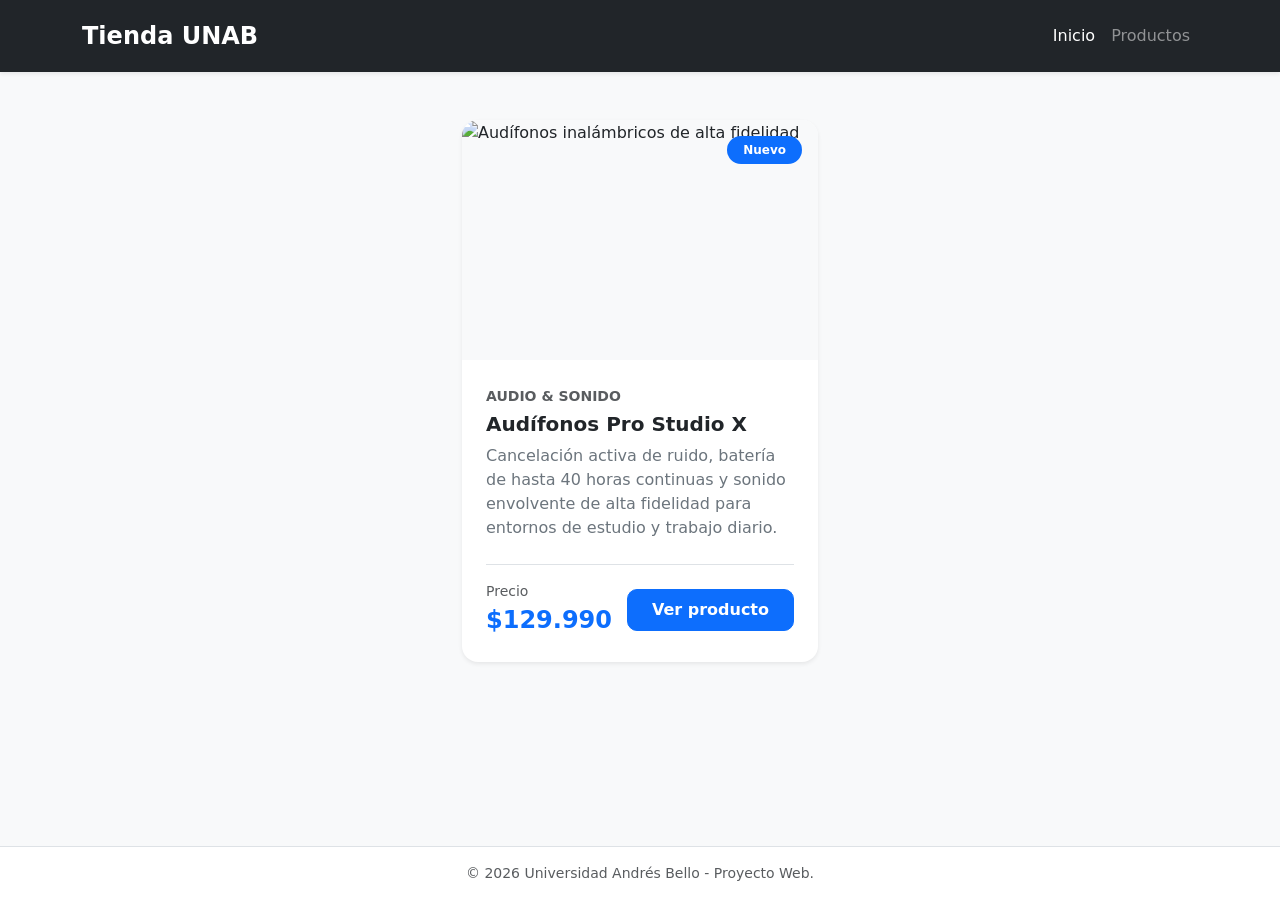
==== html/index.html @ 3e85e781 "feat: estructura de producto con html y css separados" ====
<!DOCTYPE html>
<html lang="es">
<head>
    <meta charset="UTF-8">
    <meta name="viewport" content="width=device-width, initial-scale=1.0">
    <meta name="description" content="Página de venta de producto con diseño moderno y responsivo.">
    <title>Catálogo de Productos - UNAB</title>
    <!-- Bootstrap 5 CSS -->
    <link href="https://cdn.jsdelivr.net/npm/bootstrap@5.3.3/dist/css/bootstrap.min.css" rel="stylesheet">
    <!-- Estilos personalizados (ruta relativa a la carpeta css) -->
    <link rel="stylesheet" href="../css/styles.css">
</head>
<body class="bg-light d-flex flex-column min-vh-100">

    <!-- Encabezado Semántico -->
    <header class="bg-dark text-white py-3 shadow-sm">
        <div class="container d-flex justify-content-between align-items-center">
            <h1 class="h4 mb-0 fw-bold">Tienda UNAB</h1>
            <nav>
                <ul class="nav">
                    <li class="nav-item"><a href="#" class="nav-link text-white px-2">Inicio</a></li>
                    <li class="nav-item"><a href="#" class="nav-link text-white-50 px-2">Productos</a></li>
                </ul>
            </nav>
        </div>
    </header>

    <!-- Contenido Principal -->
    <main class="container my-5 flex-grow-1">
        <section class="row justify-content-center">
            
            <!-- Columna responsiva con Grid de Bootstrap -->
            <div class="col-12 col-sm-10 col-md-8 col-lg-4">
                
                <!-- Card de Producto -->
                <article class="card h-100 border-0 shadow-sm product-card">
                    <!-- Contenedor de Imagen -->
                    <div class="product-img-wrapper">
                        <img src="https://images.unsplash.com/photo-1505740420928-5e560c06d30e?w=800&auto=format&fit=crop&q=60" 
                             class="card-img-top product-img" 
                             alt="Audífonos inalámbricos de alta fidelidad">
                        <span class="badge bg-primary position-absolute top-0 end-0 m-3 px-3 py-2 rounded-pill">Nuevo</span>
                    </div>

                    <!-- Cuerpo de la Card -->
                    <div class="card-body d-flex flex-column p-4">
                        <header>
                            <span class="text-uppercase text-muted fw-semibold small">Audio & Sonido</span>
                            <h2 class="card-title h5 fw-bold text-dark mt-1">Audífonos Pro Studio X</h2>
                        </header>

                        <p class="card-text text-secondary mb-4 flex-grow-1">
                            Cancelación activa de ruido, batería de hasta 40 horas continuas y sonido envolvente de alta fidelidad para entornos de estudio y trabajo diario.
                        </p>

                        <!-- Bloque de Precio y Botón -->
                        <div class="pt-3 border-top d-flex justify-content-between align-items-center">
                            <div>
                                <span class="d-block text-muted small">Precio</span>
                                <span class="fs-4 fw-bold text-primary">$129.990</span>
                            </div>
                            <a href="#" class="btn btn-primary px-4 py-2 fw-semibold btn-view-product" role="button">
                                Ver producto
                            </a>
                        </div>
                    </div>
                </article>

            </div>

        </section>
    </main>

    <!-- Pie de Página Semántico -->
    <footer class="bg-white border-top py-3 text-center text-muted small">
        <div class="container">
            <p class="mb-0">&copy; 2026 Universidad Andrés Bello - Proyecto Web.</p>
        </div>
    </footer>

    <!-- Bootstrap 5 JS Bundle -->
    <script src="https://cdn.jsdelivr.net/npm/bootstrap@5.3.3/dist/js/bootstrap.bundle.min.js"></script>
</body>
</html>
---- css/styles.css ----
/* Variables y ajustes generales de UI/UX */
:root {
    --transition-speed: 0.25s;
}

body {
    font-family: system-ui, -apple-system, "Segoe UI", Roboto, "Helvetica Neue", sans-serif;
}

/* Card y microinteracciones */
.product-card {
    border-radius: 16px;
    overflow: hidden;
    transition: transform var(--transition-speed) ease, box-shadow var(--transition-speed) ease;
}

.product-card:hover {
    transform: translateY(-4px);
    box-shadow: 0 12px 24px rgba(0, 0, 0, 0.1) !important;
}

/* Manejo de imagen responsiva */
.product-img-wrapper {
    position: relative;
    overflow: hidden;
    background-color: #f8f9fa;
    height: 240px;
}

.product-img {
    width: 100%;
    height: 100%;
    object-fit: cover;
    transition: transform var(--transition-speed) ease;
}

.product-card:hover .product-img {
    transform: scale(1.04);
}

/* Botón y estados de interacción */
.btn-view-product {
    border-radius: 10px;
    transition: background-color var(--transition-speed) ease, transform var(--transition-speed) ease;
}

.btn-view-product:hover {
    transform: translateY(-1px);
}

.btn-view-product:active {
    transform: translateY(0);
}
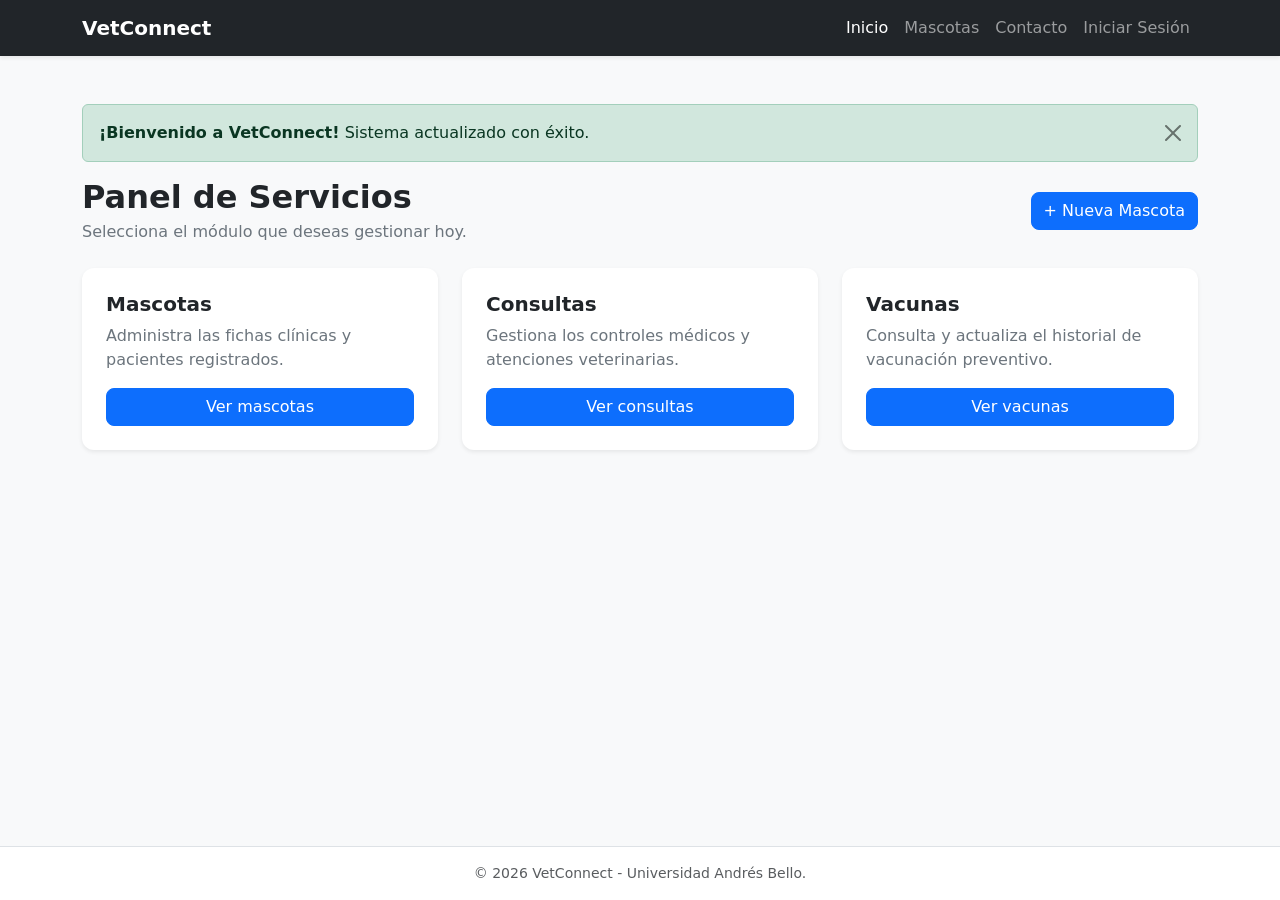
==== commit a7967dc8: "Implementa Bootstrap y diseño responsive" ====
--- a/html/index.html
+++ b/html/index.html
@@ -3,82 +3,128 @@
 <head>
     <meta charset="UTF-8">
     <meta name="viewport" content="width=device-width, initial-scale=1.0">
-    <meta name="description" content="Página de venta de producto con diseño moderno y responsivo.">
-    <title>Catálogo de Productos - UNAB</title>
-    <!-- Bootstrap 5 CSS -->
-    <link href="https://cdn.jsdelivr.net/npm/bootstrap@5.3.3/dist/css/bootstrap.min.css" rel="stylesheet">
-    <!-- Estilos personalizados (ruta relativa a la carpeta css) -->
+    <meta name="description" content="Plataforma de gestión veterinaria VetConnect">
+    <title>VetConnect - Inicio</title>
+    <!-- Bootstrap 5.3.8 CSS -->
+    <link href="https://cdn.jsdelivr.net/npm/bootstrap@5.3.8/dist/css/bootstrap.min.css" rel="stylesheet">
+    <!-- Estilos locales -->
     <link rel="stylesheet" href="../css/styles.css">
 </head>
 <body class="bg-light d-flex flex-column min-vh-100">
 
-    <!-- Encabezado Semántico -->
-    <header class="bg-dark text-white py-3 shadow-sm">
-        <div class="container d-flex justify-content-between align-items-center">
-            <h1 class="h4 mb-0 fw-bold">Tienda UNAB</h1>
-            <nav>
-                <ul class="nav">
-                    <li class="nav-item"><a href="#" class="nav-link text-white px-2">Inicio</a></li>
-                    <li class="nav-item"><a href="#" class="nav-link text-white-50 px-2">Productos</a></li>
+    <!-- Navbar Responsive -->
+    <nav class="navbar navbar-expand-lg bg-dark navbar-dark shadow-sm">
+        <div class="container">
+            <a class="navbar-brand fw-bold" href="index.html">VetConnect</a>
+            <button class="navbar-toggler" type="button" data-bs-toggle="collapse" data-bs-target="#menuPrincipal">
+                <span class="navbar-toggler-icon"></span>
+            </button>
+            <div class="collapse navbar-collapse" id="menuPrincipal">
+                <ul class="navbar-nav ms-auto">
+                    <li class="nav-item"><a class="nav-link active" href="index.html">Inicio</a></li>
+                    <li class="nav-item"><a class="nav-link" href="mascotas.html">Mascotas</a></li>
+                    <li class="nav-item"><a class="nav-link" href="contacto.html">Contacto</a></li>
+                    <li class="nav-item"><a class="nav-link" href="login.html">Iniciar Sesión</a></li>
                 </ul>
-            </nav>
+            </div>
         </div>
-    </header>
+    </nav>
 
     <!-- Contenido Principal -->
     <main class="container my-5 flex-grow-1">
-        <section class="row justify-content-center">
-            
-            <!-- Columna responsiva con Grid de Bootstrap -->
-            <div class="col-12 col-sm-10 col-md-8 col-lg-4">
-                
-                <!-- Card de Producto -->
-                <article class="card h-100 border-0 shadow-sm product-card">
-                    <!-- Contenedor de Imagen -->
-                    <div class="product-img-wrapper">
-                        <img src="https://images.unsplash.com/photo-1505740420928-5e560c06d30e?w=800&auto=format&fit=crop&q=60" 
-                             class="card-img-top product-img" 
-                             alt="Audífonos inalámbricos de alta fidelidad">
-                        <span class="badge bg-primary position-absolute top-0 end-0 m-3 px-3 py-2 rounded-pill">Nuevo</span>
-                    </div>
+        
+        <!-- Alerts Contextuales -->
+        <div class="alert alert-success alert-dismissible fade show" role="alert">
+            <strong>¡Bienvenido a VetConnect!</strong> Sistema actualizado con éxito.
+            <button type="button" class="btn-close" data-bs-dismiss="alert" aria-label="Close"></button>
+        </div>
 
-                    <!-- Cuerpo de la Card -->
+        <!-- Encabezado de Sección y Botón Modal -->
+        <div class="d-flex flex-column flex-md-row justify-content-between align-items-md-center mb-4 gap-3">
+            <div>
+                <h1 class="h2 fw-bold text-dark mb-1">Panel de Servicios</h1>
+                <p class="text-secondary mb-0">Selecciona el módulo que deseas gestionar hoy.</p>
+            </div>
+            <button class="btn btn-primary" data-bs-toggle="modal" data-bs-target="#modalMascota">
+                + Nueva Mascota
+            </button>
+        </div>
+
+        <!-- Grid Responsive con Cards (3 Columnas en Desktop, 2 en Tablet, 1 en Móvil) -->
+        <section class="row g-4">
+            <div class="col-12 col-md-6 col-lg-4">
+                <article class="card h-100 border-0 shadow-sm">
                     <div class="card-body d-flex flex-column p-4">
-                        <header>
-                            <span class="text-uppercase text-muted fw-semibold small">Audio & Sonido</span>
-                            <h2 class="card-title h5 fw-bold text-dark mt-1">Audífonos Pro Studio X</h2>
-                        </header>
-
-                        <p class="card-text text-secondary mb-4 flex-grow-1">
-                            Cancelación activa de ruido, batería de hasta 40 horas continuas y sonido envolvente de alta fidelidad para entornos de estudio y trabajo diario.
-                        </p>
-
-                        <!-- Bloque de Precio y Botón -->
-                        <div class="pt-3 border-top d-flex justify-content-between align-items-center">
-                            <div>
-                                <span class="d-block text-muted small">Precio</span>
-                                <span class="fs-4 fw-bold text-primary">$129.990</span>
-                            </div>
-                            <a href="#" class="btn btn-primary px-4 py-2 fw-semibold btn-view-product" role="button">
-                                Ver producto
-                            </a>
-                        </div>
+                        <h2 class="card-title h5 fw-bold text-dark">Mascotas</h2>
+                        <p class="card-text text-secondary flex-grow-1">Administra las fichas clínicas y pacientes registrados.</p>
+                        <a href="mascotas.html" class="btn btn-primary w-100">Ver mascotas</a>
                     </div>
                 </article>
-
             </div>
 
+            <div class="col-12 col-md-6 col-lg-4">
+                <article class="card h-100 border-0 shadow-sm">
+                    <div class="card-body d-flex flex-column p-4">
+                        <h2 class="card-title h5 fw-bold text-dark">Consultas</h2>
+                        <p class="card-text text-secondary flex-grow-1">Gestiona los controles médicos y atenciones veterinarias.</p>
+                        <a href="#" class="btn btn-primary w-100">Ver consultas</a>
+                    </div>
+                </article>
+            </div>
+
+            <div class="col-12 col-md-6 col-lg-4">
+                <article class="card h-100 border-0 shadow-sm">
+                    <div class="card-body d-flex flex-column p-4">
+                        <h2 class="card-title h5 fw-bold text-dark">Vacunas</h2>
+                        <p class="card-text text-secondary flex-grow-1">Consulta y actualiza el historial de vacunación preventivo.</p>
+                        <a href="#" class="btn btn-primary w-100">Ver vacunas</a>
+                    </div>
+                </article>
+            </div>
         </section>
     </main>
 
-    <!-- Pie de Página Semántico -->
+    <!-- Modal: Registro de Mascota -->
+    <div class="modal fade" id="modalMascota" tabindex="-1" aria-labelledby="modalMascotaLabel" aria-hidden="true">
+        <div class="modal-dialog modal-dialog-centered">
+            <div class="modal-content border-0 shadow">
+                <div class="modal-header">
+                    <h2 class="modal-title h5 fw-bold" id="modalMascotaLabel">Registrar Nueva Mascota</h2>
+                    <button type="button" class="btn-close" data-bs-dismiss="modal" aria-label="Close"></button>
+                </div>
+                <div class="modal-body">
+                    <form>
+                        <div class="mb-3">
+                            <label for="nombreMascota" class="form-label">Nombre</label>
+                            <input type="text" class="form-control" id="nombreMascota" required>
+                        </div>
+                        <div class="mb-3">
+                            <label for="especieMascota" class="form-label">Especie</label>
+                            <select class="form-select" id="especieMascota">
+                                <option value="Perro">Perro</option>
+                                <option value="Gato">Gato</option>
+                                <option value="Otro">Otro</option>
+                            </select>
+                        </div>
+                        <div class="mb-3">
+                            <label for="edadMascota" class="form-label">Edad (años)</label>
+                            <input type="number" class="form-control" id="edadMascota" min="0">
+                        </div>
+                        <button type="submit" class="btn btn-primary w-100">Guardar Mascota</button>
+                    </form>
+                </div>
+            </div>
+        </div>
+    </div>
+
+    <!-- Footer Semántico -->
     <footer class="bg-white border-top py-3 text-center text-muted small">
         <div class="container">
-            <p class="mb-0">&copy; 2026 Universidad Andrés Bello - Proyecto Web.</p>
+            <p class="mb-0">&copy; 2026 VetConnect - Universidad Andrés Bello.</p>
         </div>
     </footer>
 
-    <!-- Bootstrap 5 JS Bundle -->
-    <script src="https://cdn.jsdelivr.net/npm/bootstrap@5.3.3/dist/js/bootstrap.bundle.min.js"></script>
+    <!-- Bootstrap 5.3.8 JS Bundle -->
+    <script src="https://cdn.jsdelivr.net/npm/bootstrap@5.3.8/dist/js/bootstrap.bundle.min.js"></script>
 </body>
 </html>
--- a/css/styles.css
+++ b/css/styles.css
@@ -1,53 +1,45 @@
-/* Variables y ajustes generales de UI/UX */
+/* Variables y bases */
 :root {
     --transition-speed: 0.25s;
+    --primary-color: #0d6efd;
 }
 
 body {
     font-family: system-ui, -apple-system, "Segoe UI", Roboto, "Helvetica Neue", sans-serif;
+    color: #2b2f33;
 }
 
-/* Card y microinteracciones */
-.product-card {
-    border-radius: 16px;
-    overflow: hidden;
+/* Efectos visuales en Cards (UI/UX) */
+.card {
+    border-radius: 12px;
     transition: transform var(--transition-speed) ease, box-shadow var(--transition-speed) ease;
 }
 
-.product-card:hover {
+.card:hover {
     transform: translateY(-4px);
-    box-shadow: 0 12px 24px rgba(0, 0, 0, 0.1) !important;
+    box-shadow: 0 10px 20px rgba(0, 0, 0, 0.08) !important;
 }
 
-/* Manejo de imagen responsiva */
-.product-img-wrapper {
-    position: relative;
-    overflow: hidden;
-    background-color: #f8f9fa;
-    height: 240px;
+/* Manejo de imágenes en Cards */
+.card-img-top {
+    height: 200px;
+    object-fit: cover;
+    border-top-left-radius: 12px;
+    border-top-right-radius: 12px;
 }
 
-.product-img {
-    width: 100%;
-    height: 100%;
-    object-fit: cover;
-    transition: transform var(--transition-speed) ease;
+/* Badges y botones */
+.badge {
+    font-weight: 600;
 }
 
-.product-card:hover .product-img {
-    transform: scale(1.04);
+.btn {
+    border-radius: 8px;
+    font-weight: 500;
 }
 
-/* Botón y estados de interacción */
-.btn-view-product {
+/* Contenedor de tabla adaptable */
+.table-responsive {
     border-radius: 10px;
-    transition: background-color var(--transition-speed) ease, transform var(--transition-speed) ease;
-}
-
-.btn-view-product:hover {
-    transform: translateY(-1px);
-}
-
-.btn-view-product:active {
-    transform: translateY(0);
+    overflow: hidden;
 }
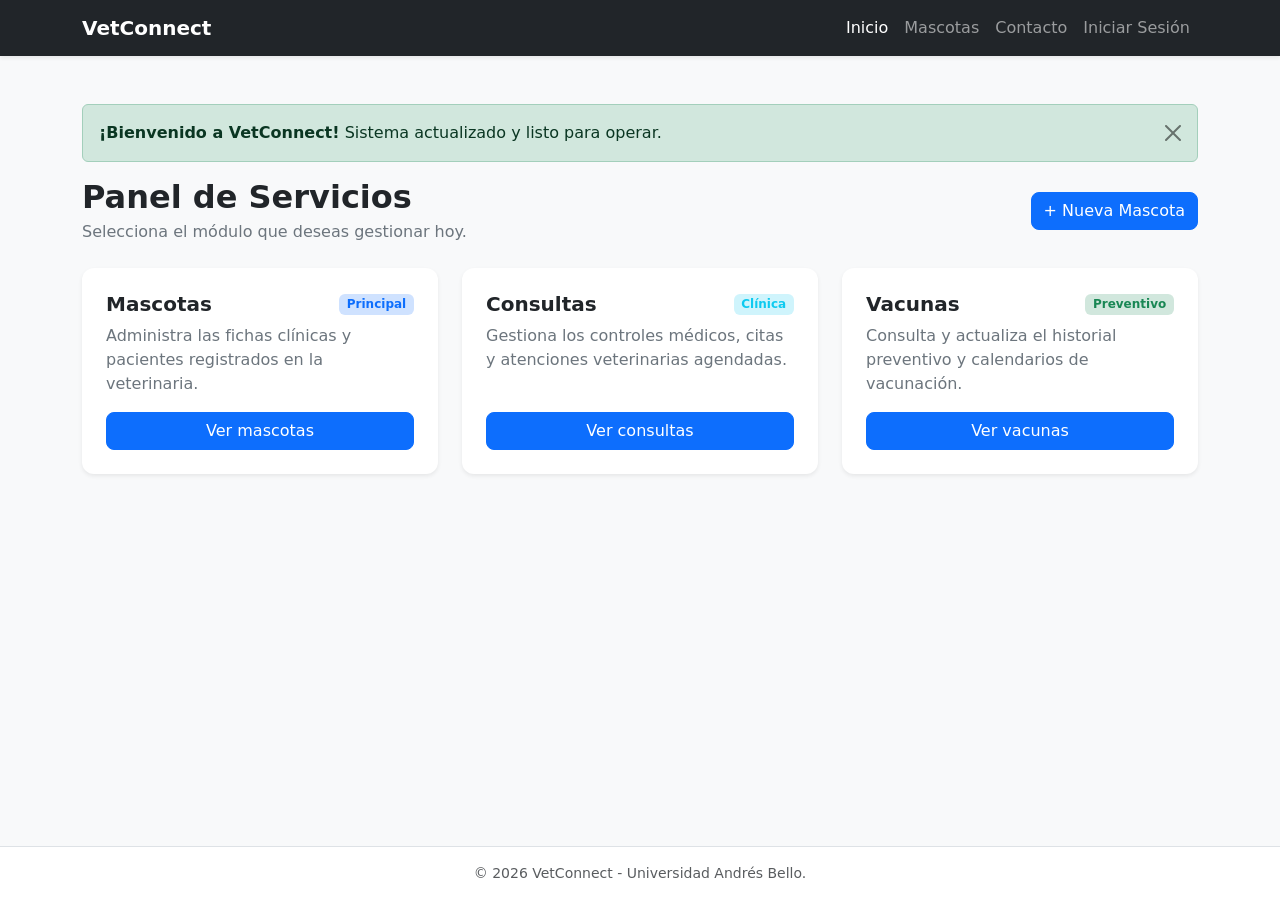
==== commit 7d2b44be: "actualización" ====
--- a/html/index.html
+++ b/html/index.html
@@ -5,9 +5,7 @@
     <meta name="viewport" content="width=device-width, initial-scale=1.0">
     <meta name="description" content="Plataforma de gestión veterinaria VetConnect">
     <title>VetConnect - Inicio</title>
-    <!-- Bootstrap 5.3.8 CSS -->
     <link href="https://cdn.jsdelivr.net/npm/bootstrap@5.3.8/dist/css/bootstrap.min.css" rel="stylesheet">
-    <!-- Estilos locales -->
     <link rel="stylesheet" href="../css/styles.css">
 </head>
 <body class="bg-light d-flex flex-column min-vh-100">
@@ -16,7 +14,7 @@
     <nav class="navbar navbar-expand-lg bg-dark navbar-dark shadow-sm">
         <div class="container">
             <a class="navbar-brand fw-bold" href="index.html">VetConnect</a>
-            <button class="navbar-toggler" type="button" data-bs-toggle="collapse" data-bs-target="#menuPrincipal">
+            <button class="navbar-toggler" type="button" data-bs-toggle="collapse" data-bs-target="#menuPrincipal" aria-controls="menuPrincipal" aria-expanded="false" aria-label="Toggle navigation">
                 <span class="navbar-toggler-icon"></span>
             </button>
             <div class="collapse navbar-collapse" id="menuPrincipal">
@@ -34,8 +32,13 @@
     <main class="container my-5 flex-grow-1">
         
         <!-- Alerts Contextuales -->
+        <div id="alertaExito" class="alert alert-success alert-dismissible fade show d-none" role="alert">
+            <strong>¡Operación exitosa!</strong> Mascota registrada correctamente en el sistema.
+            <button type="button" class="btn-close" data-bs-dismiss="alert" aria-label="Close"></button>
+        </div>
+
         <div class="alert alert-success alert-dismissible fade show" role="alert">
-            <strong>¡Bienvenido a VetConnect!</strong> Sistema actualizado con éxito.
+            <strong>¡Bienvenido a VetConnect!</strong> Sistema actualizado y listo para operar.
             <button type="button" class="btn-close" data-bs-dismiss="alert" aria-label="Close"></button>
         </div>
 
@@ -50,13 +53,16 @@
             </button>
         </div>
 
-        <!-- Grid Responsive con Cards (3 Columnas en Desktop, 2 en Tablet, 1 en Móvil) -->
+        <!-- Grid Responsive con Cards -->
         <section class="row g-4">
             <div class="col-12 col-md-6 col-lg-4">
                 <article class="card h-100 border-0 shadow-sm">
                     <div class="card-body d-flex flex-column p-4">
-                        <h2 class="card-title h5 fw-bold text-dark">Mascotas</h2>
-                        <p class="card-text text-secondary flex-grow-1">Administra las fichas clínicas y pacientes registrados.</p>
+                        <div class="d-flex justify-content-between align-items-center mb-2">
+                            <h2 class="card-title h5 fw-bold text-dark mb-0">Mascotas</h2>
+                            <span class="badge bg-primary-subtle text-primary">Principal</span>
+                        </div>
+                        <p class="card-text text-secondary flex-grow-1">Administra las fichas clínicas y pacientes registrados en la veterinaria.</p>
                         <a href="mascotas.html" class="btn btn-primary w-100">Ver mascotas</a>
                     </div>
                 </article>
@@ -65,8 +71,11 @@
             <div class="col-12 col-md-6 col-lg-4">
                 <article class="card h-100 border-0 shadow-sm">
                     <div class="card-body d-flex flex-column p-4">
-                        <h2 class="card-title h5 fw-bold text-dark">Consultas</h2>
-                        <p class="card-text text-secondary flex-grow-1">Gestiona los controles médicos y atenciones veterinarias.</p>
+                        <div class="d-flex justify-content-between align-items-center mb-2">
+                            <h2 class="card-title h5 fw-bold text-dark mb-0">Consultas</h2>
+                            <span class="badge bg-info-subtle text-info">Clínica</span>
+                        </div>
+                        <p class="card-text text-secondary flex-grow-1">Gestiona los controles médicos, citas y atenciones veterinarias agendadas.</p>
                         <a href="#" class="btn btn-primary w-100">Ver consultas</a>
                     </div>
                 </article>
@@ -75,8 +84,11 @@
             <div class="col-12 col-md-6 col-lg-4">
                 <article class="card h-100 border-0 shadow-sm">
                     <div class="card-body d-flex flex-column p-4">
-                        <h2 class="card-title h5 fw-bold text-dark">Vacunas</h2>
-                        <p class="card-text text-secondary flex-grow-1">Consulta y actualiza el historial de vacunación preventivo.</p>
+                        <div class="d-flex justify-content-between align-items-center mb-2">
+                            <h2 class="card-title h5 fw-bold text-dark mb-0">Vacunas</h2>
+                            <span class="badge bg-success-subtle text-success">Preventivo</span>
+                        </div>
+                        <p class="card-text text-secondary flex-grow-1">Consulta y actualiza el historial preventivo y calendarios de vacunación.</p>
                         <a href="#" class="btn btn-primary w-100">Ver vacunas</a>
                     </div>
                 </article>
@@ -93,22 +105,24 @@
                     <button type="button" class="btn-close" data-bs-dismiss="modal" aria-label="Close"></button>
                 </div>
                 <div class="modal-body">
-                    <form>
+                    <form id="formNuevaMascota" class="needs-validation" novalidate>
                         <div class="mb-3">
-                            <label for="nombreMascota" class="form-label">Nombre</label>
+                            <label for="nombreMascota" class="form-label">Nombre de la mascota</label>
                             <input type="text" class="form-control" id="nombreMascota" required>
+                            <div class="invalid-feedback">Por favor ingresa un nombre válido.</div>
                         </div>
                         <div class="mb-3">
                             <label for="especieMascota" class="form-label">Especie</label>
-                            <select class="form-select" id="especieMascota">
+                            <select class="form-select" id="especieMascota" required>
                                 <option value="Perro">Perro</option>
                                 <option value="Gato">Gato</option>
                                 <option value="Otro">Otro</option>
                             </select>
                         </div>
                         <div class="mb-3">
-                            <label for="edadMascota" class="form-label">Edad (años)</label>
-                            <input type="number" class="form-control" id="edadMascota" min="0">
+                            <label for="edadMascota" class="form-label">Edad (en años)</label>
+                            <input type="number" class="form-control" id="edadMascota" min="0" max="40" required>
+                            <div class="invalid-feedback">Por favor ingresa una edad válida.</div>
                         </div>
                         <button type="submit" class="btn btn-primary w-100">Guardar Mascota</button>
                     </form>
@@ -124,7 +138,7 @@
         </div>
     </footer>
 
-    <!-- Bootstrap 5.3.8 JS Bundle -->
     <script src="https://cdn.jsdelivr.net/npm/bootstrap@5.3.8/dist/js/bootstrap.bundle.min.js"></script>
+    <script src="../js/main.js"></script>
 </body>
 </html>
--- a/css/styles.css
+++ b/css/styles.css
@@ -1,4 +1,3 @@
-/* Variables y bases */
 :root {
     --transition-speed: 0.25s;
     --primary-color: #0d6efd;
@@ -20,14 +19,6 @@
     box-shadow: 0 10px 20px rgba(0, 0, 0, 0.08) !important;
 }
 
-/* Manejo de imágenes en Cards */
-.card-img-top {
-    height: 200px;
-    object-fit: cover;
-    border-top-left-radius: 12px;
-    border-top-right-radius: 12px;
-}
-
 /* Badges y botones */
 .badge {
     font-weight: 600;
@@ -36,9 +27,14 @@
 .btn {
     border-radius: 8px;
     font-weight: 500;
+    transition: background-color var(--transition-speed) ease, transform var(--transition-speed) ease;
 }
 
-/* Contenedor de tabla adaptable */
+.btn:active {
+    transform: scale(0.98);
+}
+
+/* Tabla adaptable */
 .table-responsive {
     border-radius: 10px;
     overflow: hidden;
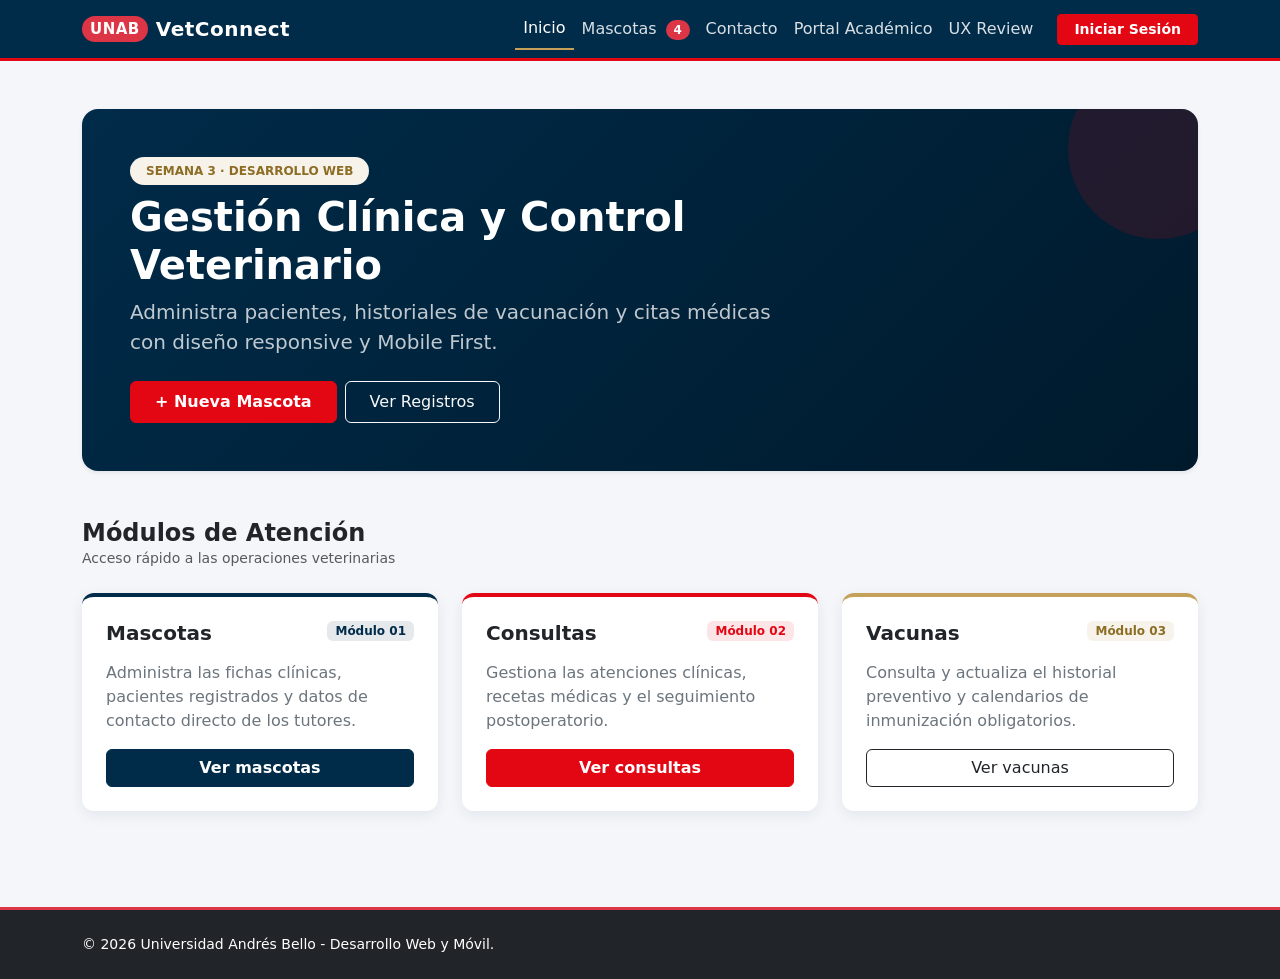
==== commit 43b553dc: "actualizacion 2" ====
--- a/html/index.html
+++ b/html/index.html
@@ -3,141 +3,178 @@
 <head>
     <meta charset="UTF-8">
     <meta name="viewport" content="width=device-width, initial-scale=1.0">
-    <meta name="description" content="Plataforma de gestión veterinaria VetConnect">
-    <title>VetConnect - Inicio</title>
+    <meta name="description" content="VetConnect UNAB - Sistema integral veterinario">
+    <title>VetConnect - Portal Veterinario UNAB</title>
+    
+    <!-- Favicon Embebido SVG (Estilo UNAB) -->
+    <link rel="icon" type="image/svg+xml" href="data:image/svg+xml,<svg xmlns='http://www.w3.org/2000/svg' viewBox='0 0 100 100'><circle cx='50' cy='50' r='48' fill='%23002b49'/><path d='M30 40 Q50 20 70 40 Q50 60 30 40 Z' fill='%23e30613'/><circle cx='50' cy='50' r='12' fill='%23c5a059'/></svg>">
+
+    <!-- Bootstrap 5.3.8 CSS -->
     <link href="https://cdn.jsdelivr.net/npm/bootstrap@5.3.8/dist/css/bootstrap.min.css" rel="stylesheet">
     <link rel="stylesheet" href="../css/styles.css">
 </head>
-<body class="bg-light d-flex flex-column min-vh-100">
+<body class="d-flex flex-column min-vh-100">
 
-    <!-- Navbar Responsive -->
-    <nav class="navbar navbar-expand-lg bg-dark navbar-dark shadow-sm">
+    <!-- Navbar Responsive con Identidad UNAB -->
+    <nav class="navbar navbar-expand-lg navbar-dark navbar-unab sticky-top">
         <div class="container">
-            <a class="navbar-brand fw-bold" href="index.html">VetConnect</a>
-            <button class="navbar-toggler" type="button" data-bs-toggle="collapse" data-bs-target="#menuPrincipal" aria-controls="menuPrincipal" aria-expanded="false" aria-label="Toggle navigation">
+            <a class="navbar-brand d-flex align-items-center gap-2" href="index.html">
+                <span class="badge bg-danger rounded-pill px-2">UNAB</span>
+                <span>VetConnect</span>
+            </a>
+            <button class="navbar-toggler border-0" type="button" data-bs-toggle="collapse" data-bs-target="#menuPrincipal" aria-controls="menuPrincipal" aria-expanded="false" aria-label="Toggle navigation">
                 <span class="navbar-toggler-icon"></span>
             </button>
             <div class="collapse navbar-collapse" id="menuPrincipal">
-                <ul class="navbar-nav ms-auto">
+                <ul class="navbar-nav ms-auto mb-2 mb-lg-0 align-items-lg-center">
                     <li class="nav-item"><a class="nav-link active" href="index.html">Inicio</a></li>
-                    <li class="nav-item"><a class="nav-link" href="mascotas.html">Mascotas</a></li>
+                    <li class="nav-item"><a class="nav-link" href="mascotas.html">Mascotas <span id="contadorMascotas" class="badge bg-danger rounded-pill ms-1">4</span></a></li>
                     <li class="nav-item"><a class="nav-link" href="contacto.html">Contacto</a></li>
-                    <li class="nav-item"><a class="nav-link" href="login.html">Iniciar Sesión</a></li>
+                    <li class="nav-item"><a class="nav-link" href="desafio-pantalla.html">Portal Académico</a></li>
+                    <li class="nav-item"><a class="nav-link" href="interfaz-mejorada.html">UX Review</a></li>
+                    <li class="nav-item ms-lg-3 mt-2 mt-lg-0">
+                        <a class="btn btn-sm btn-unab-primary px-3 w-100" href="login.html">Iniciar Sesión</a>
+                    </li>
                 </ul>
             </div>
         </div>
     </nav>
 
     <!-- Contenido Principal -->
-    <main class="container my-5 flex-grow-1">
+    <main class="container my-4 my-md-5 flex-grow-1">
         
         <!-- Alerts Contextuales -->
-        <div id="alertaExito" class="alert alert-success alert-dismissible fade show d-none" role="alert">
-            <strong>¡Operación exitosa!</strong> Mascota registrada correctamente en el sistema.
+        <div id="alertaExito" class="alert alert-success alert-dismissible fade show d-none shadow-sm" role="alert">
+            <strong>¡Excelente!</strong> La mascota ha sido registrada exitosamente en el sistema.
             <button type="button" class="btn-close" data-bs-dismiss="alert" aria-label="Close"></button>
         </div>
 
-        <div class="alert alert-success alert-dismissible fade show" role="alert">
-            <strong>¡Bienvenido a VetConnect!</strong> Sistema actualizado y listo para operar.
-            <button type="button" class="btn-close" data-bs-dismiss="alert" aria-label="Close"></button>
-        </div>
+        <!-- Banner Hero Institucional -->
+        <section class="hero-banner p-4 p-md-5 mb-5 shadow-sm">
+            <div class="row align-items-center position-relative" style="z-index: 1;">
+                <div class="col-12 col-lg-8">
+                    <span class="badge badge-unab-gold px-3 py-2 rounded-pill mb-2 fw-bold text-uppercase">Semana 3 · Desarrollo Web</span>
+                    <h1 class="display-6 fw-bold mb-2">Gestión Clínica y Control Veterinario</h1>
+                    <p class="lead opacity-75 mb-4">Administra pacientes, historiales de vacunación y citas médicas con diseño responsive y Mobile First.</p>
+                    <div class="d-flex flex-wrap gap-2">
+                        <button class="btn btn-unab-primary px-4 py-2" data-bs-toggle="modal" data-bs-target="#modalMascota">
+                            + Nueva Mascota
+                        </button>
+                        <a href="mascotas.html" class="btn btn-outline-light px-4 py-2">Ver Registros</a>
+                    </div>
+                </div>
+            </div>
+        </section>
 
-        <!-- Encabezado de Sección y Botón Modal -->
-        <div class="d-flex flex-column flex-md-row justify-content-between align-items-md-center mb-4 gap-3">
-            <div>
-                <h1 class="h2 fw-bold text-dark mb-1">Panel de Servicios</h1>
-                <p class="text-secondary mb-0">Selecciona el módulo que deseas gestionar hoy.</p>
-            </div>
-            <button class="btn btn-primary" data-bs-toggle="modal" data-bs-target="#modalMascota">
-                + Nueva Mascota
-            </button>
-        </div>
-
-        <!-- Grid Responsive con Cards -->
-        <section class="row g-4">
-            <div class="col-12 col-md-6 col-lg-4">
-                <article class="card h-100 border-0 shadow-sm">
-                    <div class="card-body d-flex flex-column p-4">
-                        <div class="d-flex justify-content-between align-items-center mb-2">
-                            <h2 class="card-title h5 fw-bold text-dark mb-0">Mascotas</h2>
-                            <span class="badge bg-primary-subtle text-primary">Principal</span>
-                        </div>
-                        <p class="card-text text-secondary flex-grow-1">Administra las fichas clínicas y pacientes registrados en la veterinaria.</p>
-                        <a href="mascotas.html" class="btn btn-primary w-100">Ver mascotas</a>
-                    </div>
-                </article>
+        <!-- Grid Responsive con 3 Cards de Servicios -->
+        <section class="mb-5">
+            <div class="d-flex justify-content-between align-items-center mb-4">
+                <div>
+                    <h2 class="h4 fw-bold text-dark mb-0">Módulos de Atención</h2>
+                    <p class="text-muted small mb-0">Acceso rápido a las operaciones veterinarias</p>
+                </div>
             </div>
 
-            <div class="col-12 col-md-6 col-lg-4">
-                <article class="card h-100 border-0 shadow-sm">
-                    <div class="card-body d-flex flex-column p-4">
-                        <div class="d-flex justify-content-between align-items-center mb-2">
-                            <h2 class="card-title h5 fw-bold text-dark mb-0">Consultas</h2>
-                            <span class="badge bg-info-subtle text-info">Clínica</span>
+            <div class="row g-4">
+                <!-- Card 1: Mascotas -->
+                <div class="col-12 col-md-6 col-lg-4">
+                    <article class="card card-unab card-accent-navy h-100">
+                        <div class="card-body d-flex flex-column p-4">
+                            <div class="d-flex justify-content-between align-items-start mb-3">
+                                <h3 class="h5 fw-bold text-dark mb-0">Mascotas</h3>
+                                <span class="badge badge-unab-navy px-2 py-1 rounded">Módulo 01</span>
+                            </div>
+                            <p class="text-secondary flex-grow-1">Administra las fichas clínicas, pacientes registrados y datos de contacto directo de los tutores.</p>
+                            <a href="mascotas.html" class="btn btn-unab-navy w-100">Ver mascotas</a>
                         </div>
-                        <p class="card-text text-secondary flex-grow-1">Gestiona los controles médicos, citas y atenciones veterinarias agendadas.</p>
-                        <a href="#" class="btn btn-primary w-100">Ver consultas</a>
-                    </div>
-                </article>
-            </div>
+                    </article>
+                </div>
 
-            <div class="col-12 col-md-6 col-lg-4">
-                <article class="card h-100 border-0 shadow-sm">
-                    <div class="card-body d-flex flex-column p-4">
-                        <div class="d-flex justify-content-between align-items-center mb-2">
-                            <h2 class="card-title h5 fw-bold text-dark mb-0">Vacunas</h2>
-                            <span class="badge bg-success-subtle text-success">Preventivo</span>
+                <!-- Card 2: Consultas -->
+                <div class="col-12 col-md-6 col-lg-4">
+                    <article class="card card-unab card-accent-red h-100">
+                        <div class="card-body d-flex flex-column p-4">
+                            <div class="d-flex justify-content-between align-items-start mb-3">
+                                <h3 class="h5 fw-bold text-dark mb-0">Consultas</h3>
+                                <span class="badge badge-unab-red px-2 py-1 rounded">Módulo 02</span>
+                            </div>
+                            <p class="text-secondary flex-grow-1">Gestiona las atenciones clínicas, recetas médicas y el seguimiento postoperatorio.</p>
+                            <a href="#" class="btn btn-unab-primary w-100">Ver consultas</a>
                         </div>
-                        <p class="card-text text-secondary flex-grow-1">Consulta y actualiza el historial preventivo y calendarios de vacunación.</p>
-                        <a href="#" class="btn btn-primary w-100">Ver vacunas</a>
-                    </div>
-                </article>
+                    </article>
+                </div>
+
+                <!-- Card 3: Vacunas -->
+                <div class="col-12 col-md-6 col-lg-4">
+                    <article class="card card-unab card-accent-gold h-100">
+                        <div class="card-body d-flex flex-column p-4">
+                            <div class="d-flex justify-content-between align-items-start mb-3">
+                                <h3 class="h5 fw-bold text-dark mb-0">Vacunas</h3>
+                                <span class="badge badge-unab-gold px-2 py-1 rounded">Módulo 03</span>
+                            </div>
+                            <p class="text-secondary flex-grow-1">Consulta y actualiza el historial preventivo y calendarios de inmunización obligatorios.</p>
+                            <a href="#" class="btn btn-outline-dark w-100">Ver vacunas</a>
+                        </div>
+                    </article>
+                </div>
             </div>
         </section>
+
     </main>
 
-    <!-- Modal: Registro de Mascota -->
+    <!-- Modal Funcional: Registrar Mascota -->
     <div class="modal fade" id="modalMascota" tabindex="-1" aria-labelledby="modalMascotaLabel" aria-hidden="true">
         <div class="modal-dialog modal-dialog-centered">
-            <div class="modal-content border-0 shadow">
-                <div class="modal-header">
-                    <h2 class="modal-title h5 fw-bold" id="modalMascotaLabel">Registrar Nueva Mascota</h2>
-                    <button type="button" class="btn-close" data-bs-dismiss="modal" aria-label="Close"></button>
+            <div class="modal-content border-0 shadow-lg">
+                <div class="modal-header navbar-unab text-white">
+                    <h5 class="modal-title fw-bold" id="modalMascotaLabel">Registrar Nueva Mascota</h5>
+                    <button type="button" class="btn-close btn-close-white" data-bs-dismiss="modal" aria-label="Close"></button>
                 </div>
-                <div class="modal-body">
+                <div class="modal-body p-4">
                     <form id="formNuevaMascota" class="needs-validation" novalidate>
                         <div class="mb-3">
-                            <label for="nombreMascota" class="form-label">Nombre de la mascota</label>
-                            <input type="text" class="form-control" id="nombreMascota" required>
-                            <div class="invalid-feedback">Por favor ingresa un nombre válido.</div>
+                            <label for="nombreMascota" class="form-label fw-semibold">Nombre de la Mascota</label>
+                            <input type="text" class="form-control" id="nombreMascota" placeholder="Ej. Pelusa" required>
+                            <div class="invalid-feedback">Por favor introduce un nombre.</div>
                         </div>
-                        <div class="mb-3">
-                            <label for="especieMascota" class="form-label">Especie</label>
-                            <select class="form-select" id="especieMascota" required>
-                                <option value="Perro">Perro</option>
-                                <option value="Gato">Gato</option>
-                                <option value="Otro">Otro</option>
+                        <div class="row g-2 mb-3">
+                            <div class="col-6">
+                                <label for="especieMascota" class="form-label fw-semibold">Especie</label>
+                                <select class="form-select" id="especieMascota" required>
+                                    <option value="Perro">Perro</option>
+                                    <option value="Gato">Gato</option>
+                                    <option value="Otro">Otro</option>
+                                </select>
+                            </div>
+                            <div class="col-6">
+                                <label for="edadMascota" class="form-label fw-semibold">Edad (Años)</label>
+                                <input type="number" class="form-control" id="edadMascota" min="0" max="35" placeholder="Ej. 3" required>
+                                <div class="invalid-feedback">Ingresa una edad.</div>
+                            </div>
+                        </div>
+                        <div class="mb-4">
+                            <label for="estadoMascota" class="form-label fw-semibold">Estado Clínico</label>
+                            <select class="form-select" id="estadoMascota">
+                                <option value="Activo">Activo / Saludable</option>
+                                <option value="En tratamiento">En tratamiento</option>
                             </select>
                         </div>
-                        <div class="mb-3">
-                            <label for="edadMascota" class="form-label">Edad (en años)</label>
-                            <input type="number" class="form-control" id="edadMascota" min="0" max="40" required>
-                            <div class="invalid-feedback">Por favor ingresa una edad válida.</div>
-                        </div>
-                        <button type="submit" class="btn btn-primary w-100">Guardar Mascota</button>
+                        <button type="submit" class="btn btn-unab-primary w-100 py-2">Guardar Mascota</button>
                     </form>
                 </div>
             </div>
         </div>
     </div>
 
-    <!-- Footer Semántico -->
-    <footer class="bg-white border-top py-3 text-center text-muted small">
-        <div class="container">
-            <p class="mb-0">&copy; 2026 VetConnect - Universidad Andrés Bello.</p>
+    <!-- Footer Institucional -->
+    <footer class="bg-dark text-white py-4 mt-auto border-top border-danger border-3">
+        <div class="container text-center text-md-between d-flex flex-column flex-md-row justify-content-between align-items-center gap-2">
+            <span class="small">&copy; 2026 Universidad Andrés Bello - Desarrollo Web y Móvil.</span>
+            <span class="small text-muted">VetConnect · Proyecto Semestral Framework Frontend.</span>
         </div>
     </footer>
 
+    <!-- Scripts Bootstrap y Lógica JS -->
     <script src="https://cdn.jsdelivr.net/npm/bootstrap@5.3.8/dist/js/bootstrap.bundle.min.js"></script>
     <script src="../js/main.js"></script>
 </body>
--- a/css/styles.css
+++ b/css/styles.css
@@ -1,41 +1,145 @@
+/* Paleta Institucional UNAB y Variables */
 :root {
-    --transition-speed: 0.25s;
-    --primary-color: #0d6efd;
+    --unab-navy: #002b49;
+    --unab-navy-dark: #001a2c;
+    --unab-red: #e30613;
+    --unab-red-hover: #b8050f;
+    --unab-gold: #c5a059;
+    --unab-gold-light: #f7f3eb;
+    --bg-surface: #f4f6f9;
+    --card-shadow: 0 4px 14px rgba(0, 43, 73, 0.08);
+    --card-shadow-hover: 0 12px 28px rgba(0, 43, 73, 0.15);
+    --transition: all 0.25s ease-in-out;
 }
 
 body {
     font-family: system-ui, -apple-system, "Segoe UI", Roboto, "Helvetica Neue", sans-serif;
-    color: #2b2f33;
+    color: #2b3035;
+    background-color: var(--bg-surface);
 }
 
-/* Efectos visuales en Cards (UI/UX) */
-.card {
-    border-radius: 12px;
-    transition: transform var(--transition-speed) ease, box-shadow var(--transition-speed) ease;
+/* Navbar Personalizado UNAB */
+.navbar-unab {
+    background-color: var(--unab-navy) !important;
+    border-bottom: 3px solid var(--unab-red);
 }
 
-.card:hover {
-    transform: translateY(-4px);
-    box-shadow: 0 10px 20px rgba(0, 0, 0, 0.08) !important;
+.navbar-unab .navbar-brand {
+    font-weight: 800;
+    letter-spacing: 0.5px;
 }
 
-/* Badges y botones */
-.badge {
-    font-weight: 600;
+.navbar-unab .nav-link {
+    color: rgba(255, 255, 255, 0.85);
+    font-weight: 500;
+    transition: var(--transition);
 }
 
-.btn {
-    border-radius: 8px;
-    font-weight: 500;
-    transition: background-color var(--transition-speed) ease, transform var(--transition-speed) ease;
+.navbar-unab .nav-link:hover,
+.navbar-unab .nav-link.active {
+    color: #ffffff;
+    border-bottom: 2px solid var(--unab-gold);
 }
 
-.btn:active {
-    transform: scale(0.98);
+/* Botones con estilo institucional */
+.btn-unab-primary {
+    background-color: var(--unab-red);
+    border-color: var(--unab-red);
+    color: #ffffff;
+    font-weight: 600;
+    transition: var(--transition);
 }
 
-/* Tabla adaptable */
-.table-responsive {
-    border-radius: 10px;
+.btn-unab-primary:hover {
+    background-color: var(--unab-red-hover);
+    border-color: var(--unab-red-hover);
+    color: #ffffff;
+    transform: translateY(-2px);
+    box-shadow: 0 4px 12px rgba(227, 6, 19, 0.25);
+}
+
+.btn-unab-navy {
+    background-color: var(--unab-navy);
+    border-color: var(--unab-navy);
+    color: #ffffff;
+    font-weight: 600;
+    transition: var(--transition);
+}
+
+.btn-unab-navy:hover {
+    background-color: var(--unab-navy-dark);
+    border-color: var(--unab-navy-dark);
+    color: #ffffff;
+    transform: translateY(-2px);
+}
+
+/* Cards & Microinteracciones UI/UX */
+.card-unab {
+    border: none;
+    border-radius: 12px;
+    background-color: #ffffff;
+    box-shadow: var(--card-shadow);
+    transition: var(--transition);
     overflow: hidden;
+}
+
+.card-unab:hover {
+    transform: translateY(-5px);
+    box-shadow: var(--card-shadow-hover);
+}
+
+.card-accent-red {
+    border-top: 4px solid var(--unab-red);
+}
+
+.card-accent-navy {
+    border-top: 4px solid var(--unab-navy);
+}
+
+.card-accent-gold {
+    border-top: 4px solid var(--unab-gold);
+}
+
+/* Badges estilizados */
+.badge-unab-navy {
+    background-color: rgba(0, 43, 73, 0.1);
+    color: var(--unab-navy);
+}
+
+.badge-unab-red {
+    background-color: rgba(227, 6, 19, 0.1);
+    color: var(--unab-red);
+}
+
+.badge-unab-gold {
+    background-color: var(--unab-gold-light);
+    color: #8c6d23;
+}
+
+/* Tablas con diseño limpio */
+.table-unab thead th {
+    background-color: var(--unab-navy);
+    color: #ffffff;
+    font-weight: 600;
+    border: none;
+}
+
+/* Hero Section */
+.hero-banner {
+    background: linear-gradient(135deg, var(--unab-navy) 0%, var(--unab-navy-dark) 100%);
+    color: #ffffff;
+    border-radius: 16px;
+    position: relative;
+    overflow: hidden;
+}
+
+.hero-banner::after {
+    content: "";
+    position: absolute;
+    top: -50px;
+    right: -50px;
+    width: 180px;
+    height: 180px;
+    background-color: rgba(227, 6, 19, 0.15);
+    border-radius: 50%;
 }
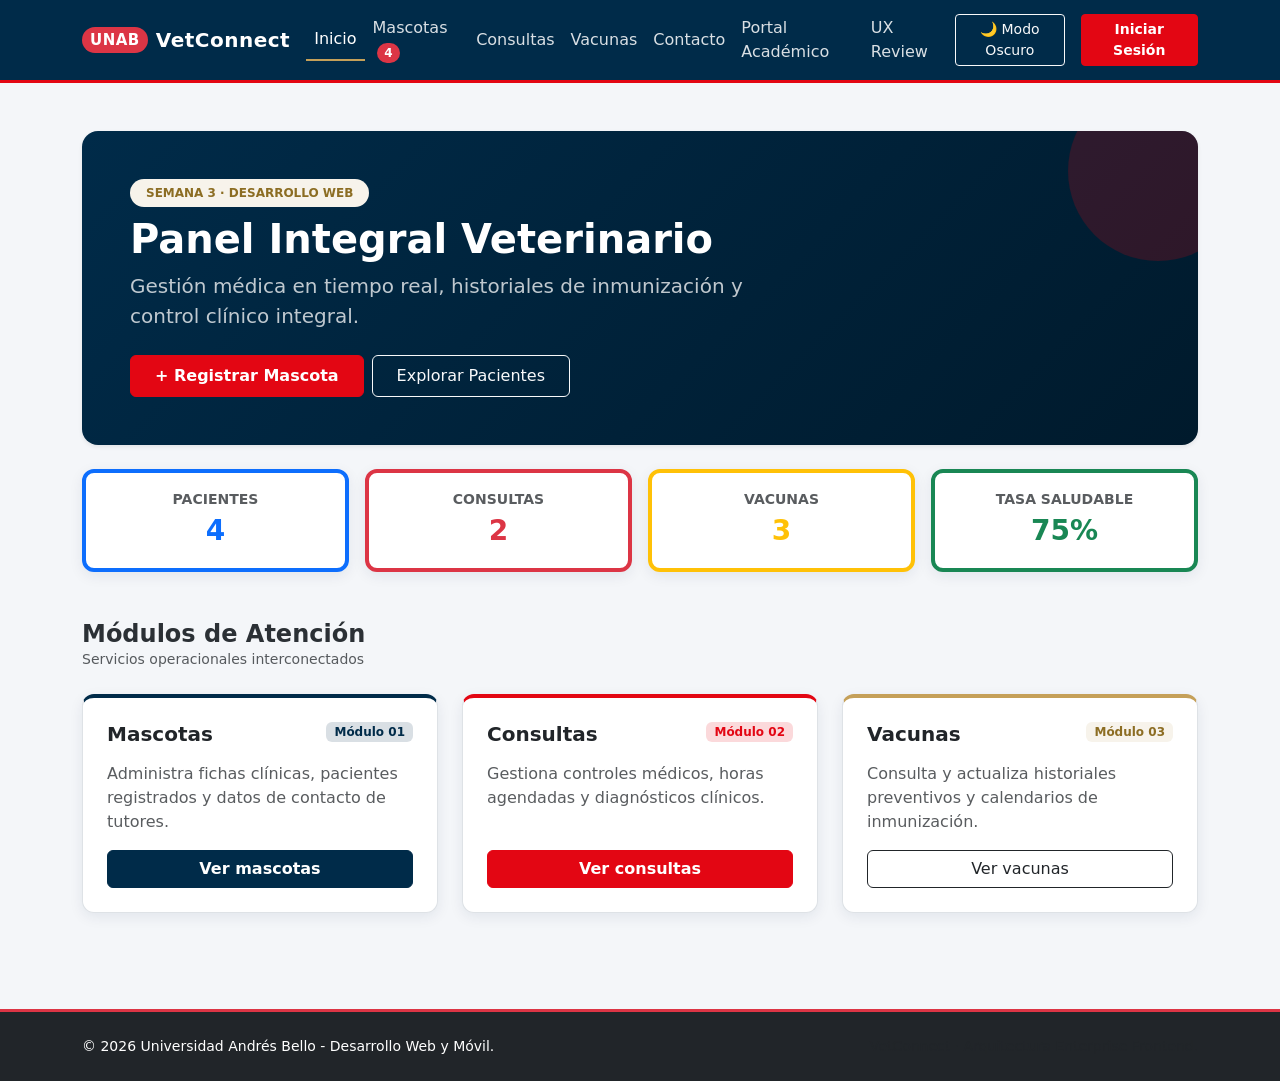
==== commit 55a7188a: "feat: interfaz completa escalada con modulos interactivos" ====
--- a/html/index.html
+++ b/html/index.html
@@ -3,10 +3,10 @@
 <head>
     <meta charset="UTF-8">
     <meta name="viewport" content="width=device-width, initial-scale=1.0">
-    <meta name="description" content="VetConnect UNAB - Sistema integral veterinario">
+    <meta name="description" content="VetConnect UNAB - Sistema Integral de Gestión Veterinaria">
     <title>VetConnect - Portal Veterinario UNAB</title>
     
-    <!-- Favicon Embebido SVG (Estilo UNAB) -->
+    <!-- Favicon Embebido SVG UNAB -->
     <link rel="icon" type="image/svg+xml" href="data:image/svg+xml,<svg xmlns='http://www.w3.org/2000/svg' viewBox='0 0 100 100'><circle cx='50' cy='50' r='48' fill='%23002b49'/><path d='M30 40 Q50 20 70 40 Q50 60 30 40 Z' fill='%23e30613'/><circle cx='50' cy='50' r='12' fill='%23c5a059'/></svg>">
 
     <!-- Bootstrap 5.3.8 CSS -->
@@ -15,24 +15,32 @@
 </head>
 <body class="d-flex flex-column min-vh-100">
 
-    <!-- Navbar Responsive con Identidad UNAB -->
+    <!-- Toast Container Flotante -->
+    <div id="toastContainer" class="toast-container position-fixed bottom-0 end-0 p-3" style="z-index: 1080;"></div>
+
+    <!-- Navbar Responsive UNAB -->
     <nav class="navbar navbar-expand-lg navbar-dark navbar-unab sticky-top">
         <div class="container">
             <a class="navbar-brand d-flex align-items-center gap-2" href="index.html">
                 <span class="badge bg-danger rounded-pill px-2">UNAB</span>
                 <span>VetConnect</span>
             </a>
-            <button class="navbar-toggler border-0" type="button" data-bs-toggle="collapse" data-bs-target="#menuPrincipal" aria-controls="menuPrincipal" aria-expanded="false" aria-label="Toggle navigation">
+            <button class="navbar-toggler border-0" type="button" data-bs-toggle="collapse" data-bs-target="#menuPrincipal">
                 <span class="navbar-toggler-icon"></span>
             </button>
             <div class="collapse navbar-collapse" id="menuPrincipal">
                 <ul class="navbar-nav ms-auto mb-2 mb-lg-0 align-items-lg-center">
                     <li class="nav-item"><a class="nav-link active" href="index.html">Inicio</a></li>
-                    <li class="nav-item"><a class="nav-link" href="mascotas.html">Mascotas <span id="contadorMascotas" class="badge bg-danger rounded-pill ms-1">4</span></a></li>
+                    <li class="nav-item"><a class="nav-link" href="mascotas.html">Mascotas <span id="contadorMascotas" class="badge bg-danger rounded-pill ms-1">0</span></a></li>
+                    <li class="nav-item"><a class="nav-link" href="consultas.html">Consultas</a></li>
+                    <li class="nav-item"><a class="nav-link" href="vacunas.html">Vacunas</a></li>
                     <li class="nav-item"><a class="nav-link" href="contacto.html">Contacto</a></li>
                     <li class="nav-item"><a class="nav-link" href="desafio-pantalla.html">Portal Académico</a></li>
                     <li class="nav-item"><a class="nav-link" href="interfaz-mejorada.html">UX Review</a></li>
-                    <li class="nav-item ms-lg-3 mt-2 mt-lg-0">
+                    <li class="nav-item mx-lg-2 my-2 my-lg-0">
+                        <button id="btnThemeToggle" class="btn btn-sm btn-outline-light w-100">🌙 Modo Oscuro</button>
+                    </li>
+                    <li class="nav-item ms-lg-2 mt-2 mt-lg-0" id="navAuthContainer">
                         <a class="btn btn-sm btn-unab-primary px-3 w-100" href="login.html">Iniciar Sesión</a>
                     </li>
                 </ul>
@@ -42,78 +50,97 @@
 
     <!-- Contenido Principal -->
     <main class="container my-4 my-md-5 flex-grow-1">
-        
-        <!-- Alerts Contextuales -->
-        <div id="alertaExito" class="alert alert-success alert-dismissible fade show d-none shadow-sm" role="alert">
-            <strong>¡Excelente!</strong> La mascota ha sido registrada exitosamente en el sistema.
-            <button type="button" class="btn-close" data-bs-dismiss="alert" aria-label="Close"></button>
-        </div>
 
         <!-- Banner Hero Institucional -->
-        <section class="hero-banner p-4 p-md-5 mb-5 shadow-sm">
+        <section class="hero-banner p-4 p-md-5 mb-4 shadow-sm">
             <div class="row align-items-center position-relative" style="z-index: 1;">
                 <div class="col-12 col-lg-8">
                     <span class="badge badge-unab-gold px-3 py-2 rounded-pill mb-2 fw-bold text-uppercase">Semana 3 · Desarrollo Web</span>
-                    <h1 class="display-6 fw-bold mb-2">Gestión Clínica y Control Veterinario</h1>
-                    <p class="lead opacity-75 mb-4">Administra pacientes, historiales de vacunación y citas médicas con diseño responsive y Mobile First.</p>
+                    <h1 class="display-6 fw-bold mb-2">Panel Integral Veterinario</h1>
+                    <p class="lead opacity-75 mb-4">Gestión médica en tiempo real, historiales de inmunización y control clínico integral.</p>
                     <div class="d-flex flex-wrap gap-2">
                         <button class="btn btn-unab-primary px-4 py-2" data-bs-toggle="modal" data-bs-target="#modalMascota">
-                            + Nueva Mascota
+                            + Registrar Mascota
                         </button>
-                        <a href="mascotas.html" class="btn btn-outline-light px-4 py-2">Ver Registros</a>
+                        <a href="mascotas.html" class="btn btn-outline-light px-4 py-2">Explorar Pacientes</a>
                     </div>
                 </div>
             </div>
         </section>
 
-        <!-- Grid Responsive con 3 Cards de Servicios -->
+        <!-- Dashboard Métricas en Vivo -->
+        <section class="row g-3 mb-5">
+            <div class="col-6 col-lg-3">
+                <div class="card card-unab p-3 text-center border-start border-primary border-4">
+                    <span class="text-muted small fw-bold">PACIENTES</span>
+                    <span id="statTotalMascotas" class="fs-3 fw-bold text-primary">0</span>
+                </div>
+            </div>
+            <div class="col-6 col-lg-3">
+                <div class="card card-unab p-3 text-center border-start border-danger border-4">
+                    <span class="text-muted small fw-bold">CONSULTAS</span>
+                    <span id="statTotalConsultas" class="fs-3 fw-bold text-danger">0</span>
+                </div>
+            </div>
+            <div class="col-6 col-lg-3">
+                <div class="card card-unab p-3 text-center border-start border-warning border-4">
+                    <span class="text-muted small fw-bold">VACUNAS</span>
+                    <span id="statTotalVacunas" class="fs-3 fw-bold text-warning">0</span>
+                </div>
+            </div>
+            <div class="col-6 col-lg-3">
+                <div class="card card-unab p-3 text-center border-start border-success border-4">
+                    <span class="text-muted small fw-bold">TASA SALUDABLE</span>
+                    <span id="statTasaActivos" class="fs-3 fw-bold text-success">0%</span>
+                </div>
+            </div>
+        </section>
+
+        <!-- Grid Responsive con 3 Cards de Servicios[cite: 1] -->
         <section class="mb-5">
             <div class="d-flex justify-content-between align-items-center mb-4">
                 <div>
-                    <h2 class="h4 fw-bold text-dark mb-0">Módulos de Atención</h2>
-                    <p class="text-muted small mb-0">Acceso rápido a las operaciones veterinarias</p>
+                    <h2 class="h4 fw-bold mb-0">Módulos de Atención</h2>
+                    <p class="text-muted small mb-0">Servicios operacionales interconectados</p>
                 </div>
             </div>
 
             <div class="row g-4">
-                <!-- Card 1: Mascotas -->
                 <div class="col-12 col-md-6 col-lg-4">
                     <article class="card card-unab card-accent-navy h-100">
                         <div class="card-body d-flex flex-column p-4">
                             <div class="d-flex justify-content-between align-items-start mb-3">
-                                <h3 class="h5 fw-bold text-dark mb-0">Mascotas</h3>
+                                <h3 class="h5 fw-bold mb-0">Mascotas</h3>
                                 <span class="badge badge-unab-navy px-2 py-1 rounded">Módulo 01</span>
                             </div>
-                            <p class="text-secondary flex-grow-1">Administra las fichas clínicas, pacientes registrados y datos de contacto directo de los tutores.</p>
+                            <p class="text-muted flex-grow-1">Administra fichas clínicas, pacientes registrados y datos de contacto de tutores.</p>
                             <a href="mascotas.html" class="btn btn-unab-navy w-100">Ver mascotas</a>
                         </div>
                     </article>
                 </div>
 
-                <!-- Card 2: Consultas -->
                 <div class="col-12 col-md-6 col-lg-4">
                     <article class="card card-unab card-accent-red h-100">
                         <div class="card-body d-flex flex-column p-4">
                             <div class="d-flex justify-content-between align-items-start mb-3">
-                                <h3 class="h5 fw-bold text-dark mb-0">Consultas</h3>
+                                <h3 class="h5 fw-bold mb-0">Consultas</h3>
                                 <span class="badge badge-unab-red px-2 py-1 rounded">Módulo 02</span>
                             </div>
-                            <p class="text-secondary flex-grow-1">Gestiona las atenciones clínicas, recetas médicas y el seguimiento postoperatorio.</p>
-                            <a href="#" class="btn btn-unab-primary w-100">Ver consultas</a>
+                            <p class="text-muted flex-grow-1">Gestiona controles médicos, horas agendadas y diagnósticos clínicos.</p>
+                            <a href="consultas.html" class="btn btn-unab-primary w-100">Ver consultas</a>
                         </div>
                     </article>
                 </div>
 
-                <!-- Card 3: Vacunas -->
                 <div class="col-12 col-md-6 col-lg-4">
                     <article class="card card-unab card-accent-gold h-100">
                         <div class="card-body d-flex flex-column p-4">
                             <div class="d-flex justify-content-between align-items-start mb-3">
-                                <h3 class="h5 fw-bold text-dark mb-0">Vacunas</h3>
+                                <h3 class="h5 fw-bold mb-0">Vacunas</h3>
                                 <span class="badge badge-unab-gold px-2 py-1 rounded">Módulo 03</span>
                             </div>
-                            <p class="text-secondary flex-grow-1">Consulta y actualiza el historial preventivo y calendarios de inmunización obligatorios.</p>
-                            <a href="#" class="btn btn-outline-dark w-100">Ver vacunas</a>
+                            <p class="text-muted flex-grow-1">Consulta y actualiza historiales preventivos y calendarios de inmunización.</p>
+                            <a href="vacunas.html" class="btn btn-outline-dark w-100">Ver vacunas</a>
                         </div>
                     </article>
                 </div>
@@ -122,20 +149,20 @@
 
     </main>
 
-    <!-- Modal Funcional: Registrar Mascota -->
+    <!-- Modal Registro Mascota[cite: 1] -->
     <div class="modal fade" id="modalMascota" tabindex="-1" aria-labelledby="modalMascotaLabel" aria-hidden="true">
         <div class="modal-dialog modal-dialog-centered">
             <div class="modal-content border-0 shadow-lg">
                 <div class="modal-header navbar-unab text-white">
                     <h5 class="modal-title fw-bold" id="modalMascotaLabel">Registrar Nueva Mascota</h5>
-                    <button type="button" class="btn-close btn-close-white" data-bs-dismiss="modal" aria-label="Close"></button>
+                    <button type="button" class="btn-close btn-close-white" data-bs-dismiss="modal"></button>
                 </div>
                 <div class="modal-body p-4">
                     <form id="formNuevaMascota" class="needs-validation" novalidate>
                         <div class="mb-3">
                             <label for="nombreMascota" class="form-label fw-semibold">Nombre de la Mascota</label>
                             <input type="text" class="form-control" id="nombreMascota" placeholder="Ej. Pelusa" required>
-                            <div class="invalid-feedback">Por favor introduce un nombre.</div>
+                            <div class="invalid-feedback">Ingresa un nombre válido.</div>
                         </div>
                         <div class="row g-2 mb-3">
                             <div class="col-6">
@@ -152,6 +179,15 @@
                                 <div class="invalid-feedback">Ingresa una edad.</div>
                             </div>
                         </div>
+                        <div class="mb-3">
+                            <label for="tutorMascota" class="form-label fw-semibold">Nombre del Tutor</label>
+                            <input type="text" class="form-control" id="tutorMascota" placeholder="Ej. Roberto Díaz" required>
+                            <div class="invalid-feedback">Ingresa el nombre del responsable.</div>
+                        </div>
+                        <div class="mb-3">
+                            <label for="telefonoMascota" class="form-label fw-semibold">Teléfono de Contacto</label>
+                            <input type="tel" class="form-control" id="telefonoMascota" placeholder="+56 9 1234 5678">
+                        </div>
                         <div class="mb-4">
                             <label for="estadoMascota" class="form-label fw-semibold">Estado Clínico</label>
                             <select class="form-select" id="estadoMascota">
@@ -166,15 +202,15 @@
         </div>
     </div>
 
-    <!-- Footer Institucional -->
+    <!-- Footer[cite: 1] -->
     <footer class="bg-dark text-white py-4 mt-auto border-top border-danger border-3">
         <div class="container text-center text-md-between d-flex flex-column flex-md-row justify-content-between align-items-center gap-2">
             <span class="small">&copy; 2026 Universidad Andrés Bello - Desarrollo Web y Móvil.</span>
-            <span class="small text-muted">VetConnect · Proyecto Semestral Framework Frontend.</span>
+            <span class="small text-muted">VetConnect · Arquitectura Enterprise Frontend.</span>
         </div>
     </footer>
 
-    <!-- Scripts Bootstrap y Lógica JS -->
+    <!-- Bootstrap 5.3.8 Bundle JS[cite: 1] -->
     <script src="https://cdn.jsdelivr.net/npm/bootstrap@5.3.8/dist/js/bootstrap.bundle.min.js"></script>
     <script src="../js/main.js"></script>
 </body>
--- a/css/styles.css
+++ b/css/styles.css
@@ -1,4 +1,3 @@
-/* Paleta Institucional UNAB y Variables */
 :root {
     --unab-navy: #002b49;
     --unab-navy-dark: #001a2c;
@@ -7,18 +6,33 @@
     --unab-gold: #c5a059;
     --unab-gold-light: #f7f3eb;
     --bg-surface: #f4f6f9;
+    --card-bg: #ffffff;
+    --text-main: #2b3035;
+    --text-muted-custom: #6c757d;
+    --border-color: #dee2e6;
     --card-shadow: 0 4px 14px rgba(0, 43, 73, 0.08);
     --card-shadow-hover: 0 12px 28px rgba(0, 43, 73, 0.15);
     --transition: all 0.25s ease-in-out;
 }
 
+[data-bs-theme="dark"] {
+    --bg-surface: #0f172a;
+    --card-bg: #1e293b;
+    --text-main: #f8fafc;
+    --text-muted-custom: #94a3b8;
+    --border-color: #334155;
+    --card-shadow: 0 4px 14px rgba(0, 0, 0, 0.4);
+    --card-shadow-hover: 0 12px 28px rgba(0, 0, 0, 0.6);
+}
+
 body {
     font-family: system-ui, -apple-system, "Segoe UI", Roboto, "Helvetica Neue", sans-serif;
-    color: #2b3035;
+    color: var(--text-main);
     background-color: var(--bg-surface);
+    transition: background-color var(--transition), color var(--transition);
 }
 
-/* Navbar Personalizado UNAB */
+/* Navbar UNAB */
 .navbar-unab {
     background-color: var(--unab-navy) !important;
     border-bottom: 3px solid var(--unab-red);
@@ -41,7 +55,7 @@
     border-bottom: 2px solid var(--unab-gold);
 }
 
-/* Botones con estilo institucional */
+/* Botones UNAB */
 .btn-unab-primary {
     background-color: var(--unab-red);
     border-color: var(--unab-red);
@@ -75,16 +89,16 @@
 
 /* Cards & Microinteracciones UI/UX */
 .card-unab {
-    border: none;
+    border: 1px solid var(--border-color);
     border-radius: 12px;
-    background-color: #ffffff;
+    background-color: var(--card-bg);
     box-shadow: var(--card-shadow);
     transition: var(--transition);
     overflow: hidden;
 }
 
 .card-unab:hover {
-    transform: translateY(-5px);
+    transform: translateY(-4px);
     box-shadow: var(--card-shadow-hover);
 }
 
@@ -100,15 +114,25 @@
     border-top: 4px solid var(--unab-gold);
 }
 
-/* Badges estilizados */
+/* Badges */
 .badge-unab-navy {
-    background-color: rgba(0, 43, 73, 0.1);
+    background-color: rgba(0, 43, 73, 0.15);
     color: var(--unab-navy);
 }
 
+[data-bs-theme="dark"] .badge-unab-navy {
+    background-color: rgba(14, 165, 233, 0.2);
+    color: #38bdf8;
+}
+
 .badge-unab-red {
-    background-color: rgba(227, 6, 19, 0.1);
+    background-color: rgba(227, 6, 19, 0.15);
     color: var(--unab-red);
+}
+
+[data-bs-theme="dark"] .badge-unab-red {
+    background-color: rgba(239, 68, 68, 0.2);
+    color: #f87171;
 }
 
 .badge-unab-gold {
@@ -116,7 +140,7 @@
     color: #8c6d23;
 }
 
-/* Tablas con diseño limpio */
+/* Tablas */
 .table-unab thead th {
     background-color: var(--unab-navy);
     color: #ffffff;
@@ -124,7 +148,7 @@
     border: none;
 }
 
-/* Hero Section */
+/* Banner Hero */
 .hero-banner {
     background: linear-gradient(135deg, var(--unab-navy) 0%, var(--unab-navy-dark) 100%);
     color: #ffffff;
@@ -140,6 +164,6 @@
     right: -50px;
     width: 180px;
     height: 180px;
-    background-color: rgba(227, 6, 19, 0.15);
+    background-color: rgba(227, 6, 19, 0.2);
     border-radius: 50%;
 }
